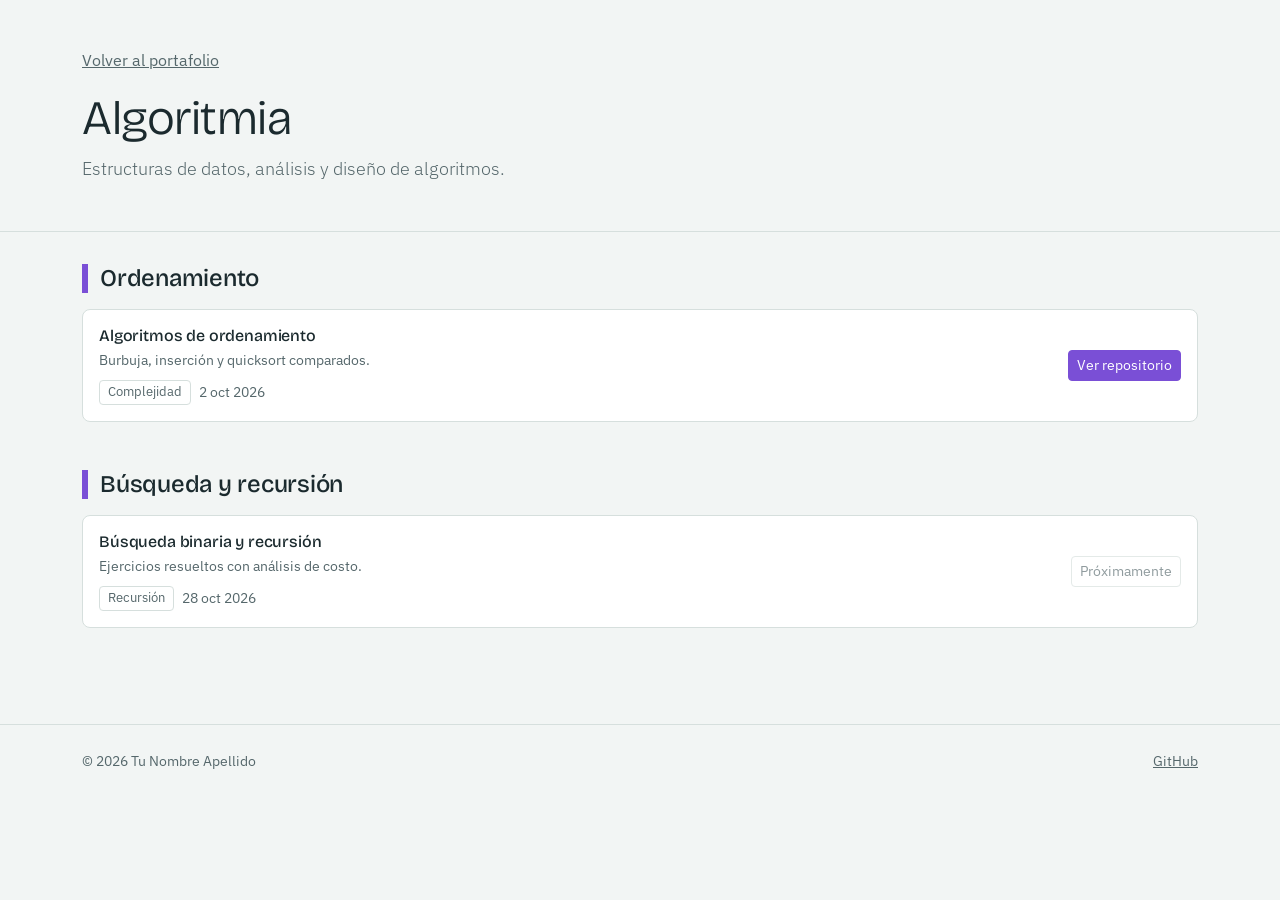
==== public/algoritmia.html @ 8ca7d487 "100% version" ====
<!DOCTYPE html>
<html lang="es">
<head>
  <meta charset="UTF-8">
  <meta name="viewport" content="width=device-width, initial-scale=1">
  <title>Algoritmia | Portafolio</title>
  <link rel="icon" href="favicon.svg" type="image/svg+xml">

  <link rel="preconnect" href="https://fonts.googleapis.com">
  <link rel="preconnect" href="https://fonts.gstatic.com" crossorigin>
  <link href="https://fonts.googleapis.com/css2?family=Bricolage+Grotesque:opsz,wght@12..96,500;12..96,700&family=IBM+Plex+Sans:wght@400;500&display=swap" rel="stylesheet">

  <link href="https://cdn.jsdelivr.net/npm/bootstrap@5.3.3/dist/css/bootstrap.min.css" rel="stylesheet"
        integrity="sha384-QWTKZyjpPEjISv5WaRU9OFeRpok6YctnYmDr5pNlyT2bRjXh0JMhjY6hW+ALEwIH" crossorigin="anonymous">
  <link href="../styles/main.css" rel="stylesheet">
</head>
<body class="materia-algoritmia">

  <header class="site-header py-4 py-md-5">
    <div class="container">
      <a class="volver d-inline-block mb-3" href="../index.html">Volver al portafolio</a>
      <h1 class="display-5 mb-2">Algoritmia</h1>
      <p class="lead mb-0 intro">Estructuras de datos, análisis y diseño de algoritmos.</p>
    </div>
  </header>

  <main class="container pb-5">
    <section class="trayectoria mb-5">
      <h2 class="h4 mb-3">Ordenamiento</h2>
        <ul class="list-group list-group-flush fila-lista">
          <li class="list-group-item fila d-flex flex-column flex-md-row justify-content-between align-items-md-center gap-3 py-3">
            <div>
              <h3 class="h6 mb-1">Algoritmos de ordenamiento</h3>
              <p class="mb-2 soft small">Burbuja, inserción y quicksort comparados.</p>
              <div class="d-flex flex-wrap align-items-center gap-1">
              <span class="etiqueta">Complejidad</span>
              <time class="fecha ms-1" datetime="2026-10-02">2 oct 2026</time>
              </div>
            </div>
            <div class="flex-shrink-0"><a class="btn btn-repo btn-sm" href="https://github.com/tu-usuario/ordenamiento" target="_blank" rel="noopener">Ver repositorio</a></div>
          </li>
        </ul>
    </section>

    <section class="trayectoria mb-5">
      <h2 class="h4 mb-3">Búsqueda y recursión</h2>
        <ul class="list-group list-group-flush fila-lista">
          <li class="list-group-item fila d-flex flex-column flex-md-row justify-content-between align-items-md-center gap-3 py-3">
            <div>
              <h3 class="h6 mb-1">Búsqueda binaria y recursión</h3>
              <p class="mb-2 soft small">Ejercicios resueltos con análisis de costo.</p>
              <div class="d-flex flex-wrap align-items-center gap-1">
              <span class="etiqueta">Recursión</span>
              <time class="fecha ms-1" datetime="2026-10-28">28 oct 2026</time>
              </div>
            </div>
            <div class="flex-shrink-0"><span class="btn btn-repo btn-sm disabled" aria-disabled="true">Próximamente</span></div>
          </li>
        </ul>
    </section>

  </main>

  <footer class="site-footer py-4">
    <div class="container d-flex flex-wrap justify-content-between gap-2">
      <span>&copy; 2026 Tu Nombre Apellido</span>
      <a href="https://github.com/tu-usuario" target="_blank" rel="noopener">GitHub</a>
    </div>
  </footer>

  <script src="https://cdn.jsdelivr.net/npm/bootstrap@5.3.3/dist/js/bootstrap.bundle.min.js"
          integrity="sha384-YvpcrYf0tY3lHB60NNkmXc5s9fDVZLESaAA55NDzOxhy9GkcIdslK1eN7N6jIeHz" crossorigin="anonymous"></script>

</body>
</html>
---- styles/main.css ----
/* ===== Tokens (el tema oscuro sigue la preferencia del sistema, sin JavaScript) ===== */
:root {
  --c-html-css: #2f6fed;
  --c-algoritmia: #7a4fd6;
  --c-ia-generativa: #c42f7b;
  --c-analitica-datos: #0e8a76;

  --bg: #f2f5f4;
  --surface: #ffffff;
  --ink: #1b2a2e;
  --ink-soft: #55676b;
  --line: #d6dfdd;

  --font-display: "Bricolage Grotesque", system-ui, sans-serif;
  --font-body: "IBM Plex Sans", system-ui, sans-serif;
  color-scheme: light dark;
}

@media (prefers-color-scheme: dark) {
  :root {
    --bg: #121a1c;
    --surface: #1a2528;
    --ink: #e6eeee;
    --ink-soft: #9db0b3;
    --line: #2b3a3d;
  }
}

/* ===== Base ===== */
body { background: var(--bg); color: var(--ink); font-family: var(--font-body); line-height: 1.6; }

h1, h2, h3, .card-title { font-family: var(--font-display); font-weight: 700; letter-spacing: -0.01em; }

a { color: var(--ink); }
.soft { color: var(--ink-soft); }
.intro { max-width: 52ch; color: var(--ink-soft); font-size: 1.1rem; }
.site-header { border-bottom: 1px solid var(--line); margin-bottom: 2rem; }
.site-footer { border-top: 1px solid var(--line); color: var(--ink-soft); font-size: .9rem; }
.site-footer a { color: var(--ink-soft); }
.volver { color: var(--ink-soft); }
a:focus-visible, .btn:focus-visible { outline: 3px solid var(--c-html-css); outline-offset: 2px; }

/* El color de cada materia llega por --materia */
.materia-html-css        { --materia: var(--c-html-css); }
.materia-algoritmia      { --materia: var(--c-algoritmia); }
.materia-ia-generativa   { --materia: var(--c-ia-generativa); }
.materia-analitica-datos { --materia: var(--c-analitica-datos); }

/* ===== Tarjeta de materia (index) ===== */
.entregable {
  height: 100%;
  background: var(--surface);
  border: 1px solid var(--line);
  border-left: 6px solid var(--materia);
  border-radius: .5rem;
  transition: border-color .15s ease;
}
.entregable:hover { border-color: var(--materia); }
.entregable .card-text { color: var(--ink-soft); }
.entregable .ir { color: var(--materia); font-weight: 500; }

/* ===== Trayectorias (páginas de materia) ===== */
.trayectoria h2 { border-left: 6px solid var(--materia); padding-left: .75rem; }
.fila-lista {
  background: var(--surface);
  border: 1px solid var(--line);
  border-radius: .5rem;
  overflow: hidden;
}
.fila { background: transparent; color: var(--ink); border-color: var(--line); }
.fecha { color: var(--ink-soft); font-size: .85rem; }

.etiqueta {
  display: inline-block;
  padding: .1rem .5rem;
  border: 1px solid var(--line);
  border-radius: .25rem;
  font-size: .8rem;
  color: var(--ink-soft);
}

.btn-repo { background: var(--materia); border-color: var(--materia); color: #fff; }
.btn-repo:hover { filter: brightness(.92); color: #fff; }
.btn-repo.disabled { background: transparent; color: var(--ink-soft); border-color: var(--line); }

@media (prefers-reduced-motion: reduce) { * { transition: none !important; } }

/* ===== Landing (index) ===== */
html { scroll-behavior: smooth; scroll-padding-top: 4.5rem; }
@media (prefers-reduced-motion: reduce) { html { scroll-behavior: auto; } }

.barra {
  position: sticky; top: 0; z-index: 10;
  background: var(--bg);
  border-bottom: 1px solid var(--line);
}
.barra-marca { font-family: var(--font-display); font-weight: 700; color: var(--ink); }
.barra-enlace { color: var(--ink-soft); text-decoration: none; }
.barra-enlace:hover { color: var(--ink); text-decoration: underline; }

.portada { padding: 4rem 0 4.5rem; border-bottom: 1px solid var(--line); }
.portada h1 { line-height: 1.05; }

/* Mosaico de 4 cuadros: repite la marca del favicon, uno por materia */
.mosaico { display: grid; grid-template-columns: 1fr 1fr; gap: .75rem; max-width: 26rem; margin-inline: auto; }
.tile {
  aspect-ratio: 1;
  background: var(--materia);
  color: #fff;
  border-radius: .5rem;
  padding: 1rem;
  display: flex; align-items: flex-end;
  font-family: var(--font-display); font-weight: 700; font-size: 1.15rem; line-height: 1.15;
}
.tile:nth-child(even) { transform: translateY(1.25rem); }

.btn-tinta { background: var(--ink); color: var(--bg); border: 1px solid var(--ink); }
.btn-tinta:hover { background: var(--ink); color: var(--bg); filter: brightness(1.15); }
.btn-contorno { background: transparent; color: var(--ink); border: 1px solid var(--ink-soft); }
.btn-contorno:hover { background: var(--surface); color: var(--ink); border-color: var(--ink); }

.seccion { padding: 4rem 0; }
.seccion-titulo { font-size: 1.75rem; }
.seccion-banda { background: var(--surface); border-block: 1px solid var(--line); }

.paso-num {
  display: inline-block; margin-bottom: .5rem;
  font-family: var(--font-display); font-weight: 700; font-size: 2.25rem; line-height: 1;
  color: var(--ink-soft);
}

.datos > div { display: flex; justify-content: space-between; gap: 1rem; padding: .75rem 0; border-bottom: 1px solid var(--line); }
.datos > div:first-child { border-top: 1px solid var(--line); }
.datos dt { font-weight: 400; color: var(--ink-soft); }
.datos dd { margin: 0; text-align: right; }

.contacto { background: var(--surface); border: 1px solid var(--line); border-radius: .5rem; }
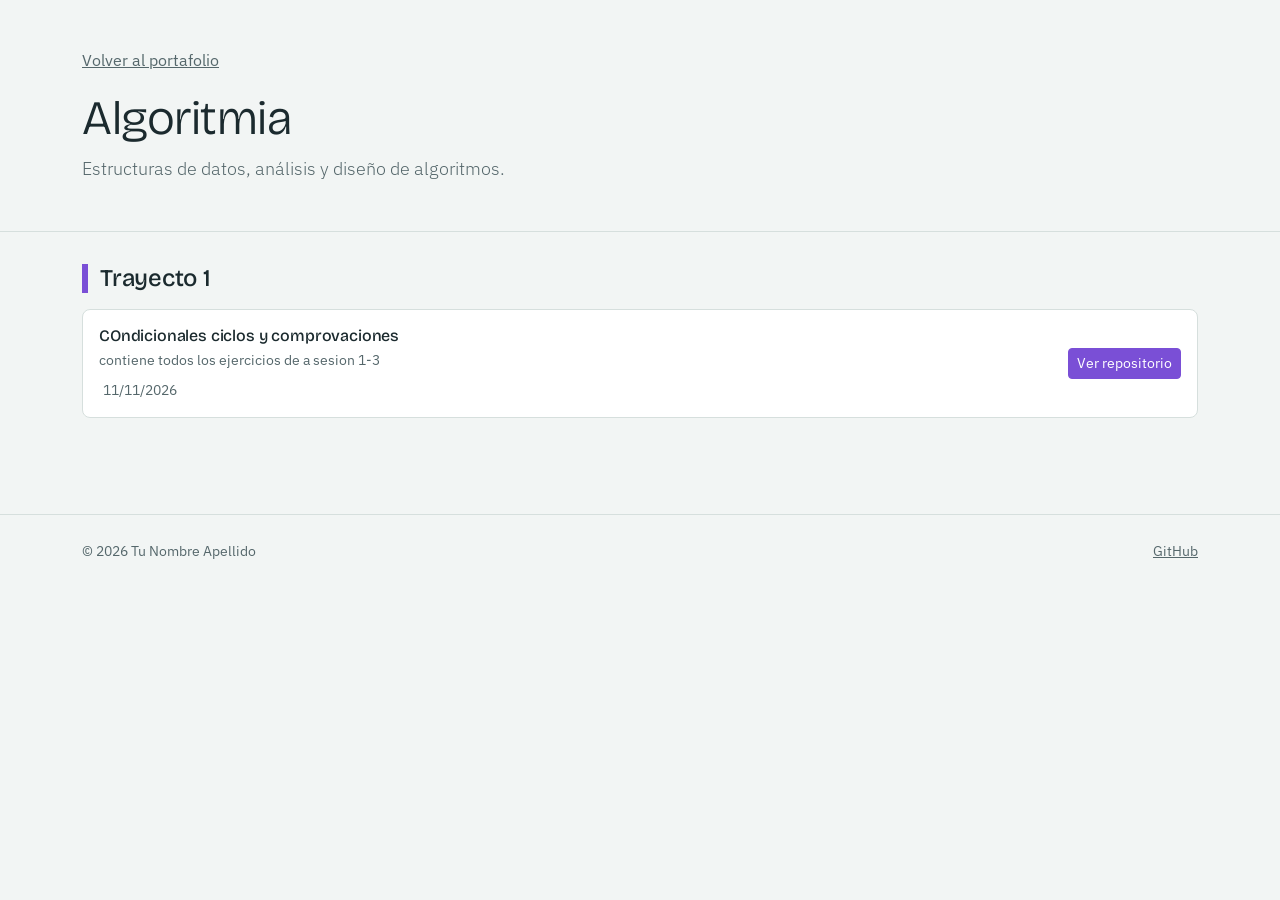
==== commit 4af49685: "sersion trayecto1" ====
--- a/public/algoritmia.html
+++ b/public/algoritmia.html
@@ -26,38 +26,22 @@
 
   <main class="container pb-5">
     <section class="trayectoria mb-5">
-      <h2 class="h4 mb-3">Ordenamiento</h2>
+      <h2 class="h4 mb-3">Trayecto 1</h2>
         <ul class="list-group list-group-flush fila-lista">
           <li class="list-group-item fila d-flex flex-column flex-md-row justify-content-between align-items-md-center gap-3 py-3">
             <div>
-              <h3 class="h6 mb-1">Algoritmos de ordenamiento</h3>
-              <p class="mb-2 soft small">Burbuja, inserción y quicksort comparados.</p>
+              <h3 class="h6 mb-1">COndicionales ciclos y comprovaciones</h3>
+              <p class="mb-2 soft small">contiene todos los ejercicios de a sesion 1-3</p>
               <div class="d-flex flex-wrap align-items-center gap-1">
-              <span class="etiqueta">Complejidad</span>
-              <time class="fecha ms-1" datetime="2026-10-02">2 oct 2026</time>
+              <time class="fecha ms-1" datetime="2026-10-02">11/11/2026</time>
               </div>
             </div>
-            <div class="flex-shrink-0"><a class="btn btn-repo btn-sm" href="https://github.com/tu-usuario/ordenamiento" target="_blank" rel="noopener">Ver repositorio</a></div>
+            <div class="flex-shrink-0"><a class="btn btn-repo btn-sm" href="https://github.com/Angelskolmy/Entregable-1-algoritmia.git" target="_blank" rel="noopener">Ver repositorio</a></div>
           </li>
         </ul>
     </section>
 
-    <section class="trayectoria mb-5">
-      <h2 class="h4 mb-3">Búsqueda y recursión</h2>
-        <ul class="list-group list-group-flush fila-lista">
-          <li class="list-group-item fila d-flex flex-column flex-md-row justify-content-between align-items-md-center gap-3 py-3">
-            <div>
-              <h3 class="h6 mb-1">Búsqueda binaria y recursión</h3>
-              <p class="mb-2 soft small">Ejercicios resueltos con análisis de costo.</p>
-              <div class="d-flex flex-wrap align-items-center gap-1">
-              <span class="etiqueta">Recursión</span>
-              <time class="fecha ms-1" datetime="2026-10-28">28 oct 2026</time>
-              </div>
-            </div>
-            <div class="flex-shrink-0"><span class="btn btn-repo btn-sm disabled" aria-disabled="true">Próximamente</span></div>
-          </li>
-        </ul>
-    </section>
+    
 
   </main>
 
